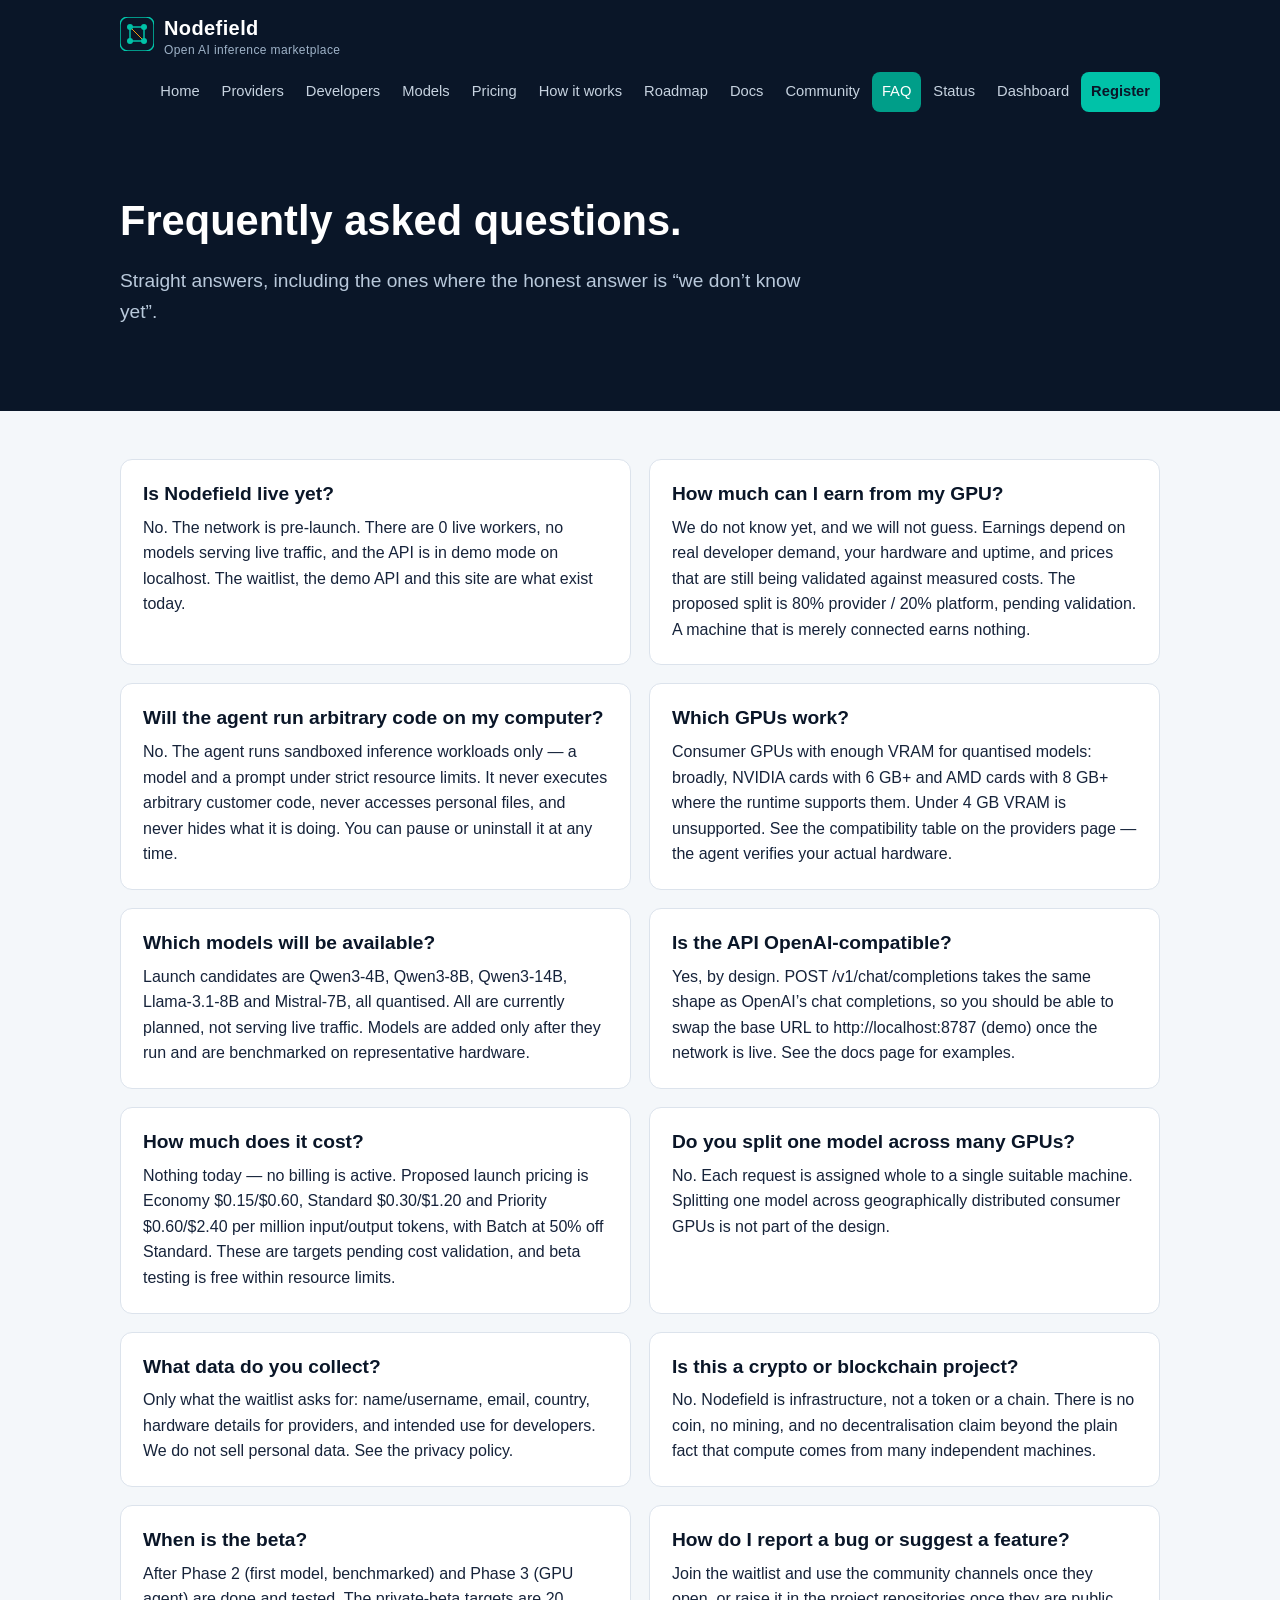
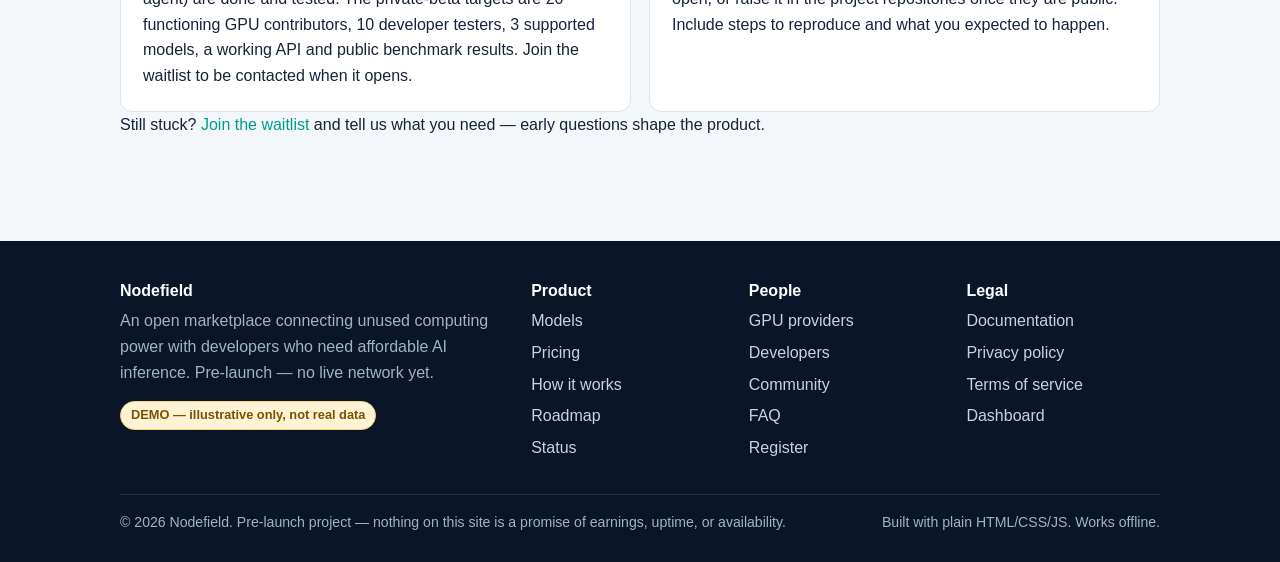
==== frontend/faq.html @ ce98d600 "Phase 1: Nodefield foundation — site, demo API, scheduler, agent, docs" ====
<!DOCTYPE html>
<html lang="en">
<head>
<meta charset="utf-8">
<meta name="viewport" content="width=device-width, initial-scale=1">
<title>Frequently asked questions — Nodefield</title>
<meta name="description" content="Nodefield FAQ: earnings, security, GPUs, models, pricing, beta timing.">
<link rel="stylesheet" href="assets/style.css">
</head>
<body>
<header class="site-header"><div class="container header-inner"><a class="brand" href="index.html"><svg width="34" height="34" viewBox="0 0 34 34" aria-hidden="true"><rect width="34" height="34" rx="8" fill="#0A1628" stroke="#00C2A8" stroke-width="1.5"/><line x1="10" y1="10" x2="24" y2="10" stroke="#00C2A8" stroke-width="1.5"/><line x1="10" y1="10" x2="10" y2="24" stroke="#00C2A8" stroke-width="1.5"/><line x1="24" y1="10" x2="24" y2="24" stroke="#00C2A8" stroke-width="1.5"/><line x1="10" y1="24" x2="24" y2="24" stroke="#00C2A8" stroke-width="1.5"/><line x1="10" y1="10" x2="24" y2="24" stroke="#F59E0B" stroke-width="1"/><circle cx="10" cy="10" r="3" fill="#00C2A8"/><circle cx="24" cy="10" r="3" fill="#00C2A8"/><circle cx="10" cy="24" r="3" fill="#00C2A8"/><circle cx="24" cy="24" r="3" fill="#00C2A8"/></svg><span>Nodefield<small>Open AI inference marketplace</small></span></a><button class="nav-toggle" aria-label="Toggle menu" aria-expanded="false">&#9776; Menu</button><nav class="site-nav" id="siteNav"><a href="index.html">Home</a><a href="providers.html">Providers</a><a href="developers.html">Developers</a><a href="models.html">Models</a><a href="pricing.html">Pricing</a><a href="how-it-works.html">How it works</a><a href="roadmap.html">Roadmap</a><a href="docs.html">Docs</a><a href="community.html">Community</a><a href="faq.html">FAQ</a><a href="status.html">Status</a><a href="dashboard.html">Dashboard</a><a class="cta" href="register.html">Register</a></nav></div></header>
<main>
<section class="hero"><div class="container"><h1>Frequently asked questions.</h1><p class="lede">Straight answers, including the ones where the honest answer is “we don’t know yet”.</p></div></section><section class="section"><div class="container"><div class="grid grid-2"><div class='card'><h3>Is Nodefield live yet?</h3><p>No. The network is pre-launch. There are 0 live workers, no models serving live traffic, and the API is in demo mode on localhost. The waitlist, the demo API and this site are what exist today.</p></div><div class='card'><h3>How much can I earn from my GPU?</h3><p>We do not know yet, and we will not guess. Earnings depend on real developer demand, your hardware and uptime, and prices that are still being validated against measured costs. The proposed split is 80% provider / 20% platform, pending validation. A machine that is merely connected earns nothing.</p></div><div class='card'><h3>Will the agent run arbitrary code on my computer?</h3><p>No. The agent runs sandboxed inference workloads only — a model and a prompt under strict resource limits. It never executes arbitrary customer code, never accesses personal files, and never hides what it is doing. You can pause or uninstall it at any time.</p></div><div class='card'><h3>Which GPUs work?</h3><p>Consumer GPUs with enough VRAM for quantised models: broadly, NVIDIA cards with 6 GB+ and AMD cards with 8 GB+ where the runtime supports them. Under 4 GB VRAM is unsupported. See the compatibility table on the providers page — the agent verifies your actual hardware.</p></div><div class='card'><h3>Which models will be available?</h3><p>Launch candidates are Qwen3-4B, Qwen3-8B, Qwen3-14B, Llama-3.1-8B and Mistral-7B, all quantised. All are currently planned, not serving live traffic. Models are added only after they run and are benchmarked on representative hardware.</p></div><div class='card'><h3>Is the API OpenAI-compatible?</h3><p>Yes, by design. POST /v1/chat/completions takes the same shape as OpenAI’s chat completions, so you should be able to swap the base URL to http://localhost:8787 (demo) once the network is live. See the docs page for examples.</p></div><div class='card'><h3>How much does it cost?</h3><p>Nothing today — no billing is active. Proposed launch pricing is Economy $0.15/$0.60, Standard $0.30/$1.20 and Priority $0.60/$2.40 per million input/output tokens, with Batch at 50% off Standard. These are targets pending cost validation, and beta testing is free within resource limits.</p></div><div class='card'><h3>Do you split one model across many GPUs?</h3><p>No. Each request is assigned whole to a single suitable machine. Splitting one model across geographically distributed consumer GPUs is not part of the design.</p></div><div class='card'><h3>What data do you collect?</h3><p>Only what the waitlist asks for: name/username, email, country, hardware details for providers, and intended use for developers. We do not sell personal data. See the privacy policy.</p></div><div class='card'><h3>Is this a crypto or blockchain project?</h3><p>No. Nodefield is infrastructure, not a token or a chain. There is no coin, no mining, and no decentralisation claim beyond the plain fact that compute comes from many independent machines.</p></div><div class='card'><h3>When is the beta?</h3><p>After Phase 2 (first model, benchmarked) and Phase 3 (GPU agent) are done and tested. The private-beta targets are 20 functioning GPU contributors, 10 developer testers, 3 supported models, a working API and public benchmark results. Join the waitlist to be contacted when it opens.</p></div><div class='card'><h3>How do I report a bug or suggest a feature?</h3><p>Join the waitlist and use the community channels once they open, or raise it in the project repositories once they are public. Include steps to reproduce and what you expected to happen.</p></div></div><p>Still stuck? <a href="register.html">Join the waitlist</a> and tell us what you need — early questions shape the product.</p></div></section>
</main>
<footer class="site-footer"><div class="container"><div class="footer-grid">
<div><h3>Nodefield</h3><p>An open marketplace connecting unused computing power with developers who need affordable AI inference. Pre-launch — no live network yet.</p><p><span class="badge badge-demo">DEMO — illustrative only, not real data</span></p></div>
<div><h3>Product</h3><ul><li><a href="models.html">Models</a></li><li><a href="pricing.html">Pricing</a></li><li><a href="how-it-works.html">How it works</a></li><li><a href="roadmap.html">Roadmap</a></li><li><a href="status.html">Status</a></li></ul></div>
<div><h3>People</h3><ul><li><a href="providers.html">GPU providers</a></li><li><a href="developers.html">Developers</a></li><li><a href="community.html">Community</a></li><li><a href="faq.html">FAQ</a></li><li><a href="register.html">Register</a></li></ul></div>
<div><h3>Legal</h3><ul><li><a href="docs.html">Documentation</a></li><li><a href="privacy.html">Privacy policy</a></li><li><a href="terms.html">Terms of service</a></li><li><a href="dashboard.html">Dashboard</a></li></ul></div>
</div><div class="footer-bottom"><span>&copy; <span id="year">2026</span> Nodefield. Pre-launch project — nothing on this site is a promise of earnings, uptime, or availability.</span><span>Built with plain HTML/CSS/JS. Works offline.</span></div></div></footer>
<script src="assets/app.js"></script>
</body></html>
---- frontend/assets/style.css ----
/* Nodefield — static frontend. No external fonts, images, or CDNs. */
:root{
  --navy:#0A1628; --navy-2:#0E2038; --navy-3:#12294A;
  --teal:#00C2A8; --teal-dark:#009E89; --amber:#F59E0B;
  --ink:#16233A; --muted:#5A6B84; --line:#DCE3EC; --bg:#F4F7FA;
  --card:#FFFFFF; --radius:12px;
}
*{box-sizing:border-box}
html{scroll-behavior:smooth}
body{margin:0;font-family:Inter,-apple-system,BlinkMacSystemFont,"Segoe UI",Roboto,Helvetica,Arial,sans-serif;color:var(--ink);background:var(--bg);line-height:1.6;font-size:16px}
a{color:var(--teal-dark);text-decoration:none}
a:hover{text-decoration:underline}
h1,h2,h3{line-height:1.2;color:var(--navy);margin:0 0 .5em}
h1{font-size:2.4rem} h2{font-size:1.7rem} h3{font-size:1.2rem}
p{margin:0 0 1em}
.container{max-width:1080px;margin:0 auto;padding:0 20px}
code,pre{font-family:ui-monospace,SFMono-Regular,Menlo,Consolas,monospace;font-size:.9em}
pre{background:var(--navy);color:#E6F2F0;padding:16px;border-radius:10px;overflow-x:auto;white-space:pre-wrap;word-break:break-word}
pre code{color:inherit}
code.inline{background:#E8EEF4;padding:2px 6px;border-radius:5px;color:var(--navy)}

/* Header */
.site-header{background:var(--navy);color:#fff;position:sticky;top:0;z-index:50}
.header-inner{display:flex;align-items:center;gap:16px;padding:12px 20px;flex-wrap:wrap}
.brand{display:flex;align-items:center;gap:10px;color:#fff;font-weight:800;font-size:1.25rem;letter-spacing:.02em}
.brand:hover{text-decoration:none}
.brand svg{flex:none}
.brand small{font-weight:500;color:#9FB3C8;font-size:.75rem;display:block;line-height:1}
.nav-toggle{display:none;margin-left:auto;background:transparent;border:1px solid #35506E;color:#fff;border-radius:8px;padding:8px 12px;cursor:pointer;font-size:1rem}
.site-nav{display:flex;flex-wrap:wrap;gap:2px;margin-left:auto}
.site-nav a{color:#C7D3E0;padding:8px 10px;border-radius:8px;font-size:.92rem}
.site-nav a:hover{color:#fff;background:var(--navy-3);text-decoration:none}
.site-nav a.active{color:#fff;background:var(--teal-dark)}
.site-nav a.cta{background:var(--teal);color:var(--navy);font-weight:700}
.site-nav a.cta:hover{background:#00D6B8}

/* Hero */
.hero{background:var(--navy);color:#fff;padding:72px 0 64px}
.hero h1{color:#fff;font-size:2.6rem;max-width:760px}
.hero p.lede{color:#B9C9DB;font-size:1.2rem;max-width:720px}
.hero .btn-row{display:flex;gap:14px;flex-wrap:wrap;margin-top:28px}
.btn{display:inline-block;padding:14px 26px;border-radius:10px;font-weight:800;letter-spacing:.02em;border:2px solid transparent;cursor:pointer;font-size:1rem;text-align:center}
.btn:hover{text-decoration:none}
.btn-teal{background:var(--teal);color:var(--navy)}
.btn-teal:hover{background:#00D6B8}
.btn-outline{border-color:var(--teal);color:#fff;background:transparent}
.btn-outline:hover{background:rgba(0,194,168,.15)}
.btn-amber{background:var(--amber);color:var(--navy)}
.btn-navy{background:var(--navy);color:#fff}
.btn-small{padding:9px 16px;font-size:.92rem}
.hero-note{margin-top:22px;color:#8FA3B8;font-size:.9rem}
.hero-note strong{color:var(--amber)}

/* Sections / cards */
.section{padding:48px 0}
.section-navy{background:var(--navy);color:#fff}
.section-navy h2,.section-navy h3{color:#fff}
.section-navy p{color:#B9C9DB}
.grid{display:grid;gap:18px}
.grid-2{grid-template-columns:repeat(2,1fr)}
.grid-3{grid-template-columns:repeat(3,1fr)}
.card{background:var(--card);border:1px solid var(--line);border-radius:var(--radius);padding:22px}
.card h3{margin-top:0}
.card p:last-child{margin-bottom:0}
.eyebrow{color:var(--teal-dark);font-weight:800;text-transform:uppercase;letter-spacing:.08em;font-size:.8rem;margin-bottom:8px}
.muted{color:var(--muted)}
.small{font-size:.9rem}
.badge{display:inline-block;padding:3px 10px;border-radius:999px;font-size:.8rem;font-weight:700}
.badge-demo{background:#FFF3D6;color:#7A5200;border:1px solid #F5D67A}
.badge-teal{background:#D9F5F0;color:#00695A}
.badge-amber{background:#FDEBC8;color:#7A5200}
.badge-grey{background:#E8EEF4;color:var(--muted)}
.callout{border-left:4px solid var(--teal);background:#EAFBF8;padding:16px 18px;border-radius:0 10px 10px 0;margin:0 0 1.2em}
.callout.warn{border-left-color:var(--amber);background:#FFF8E6}
.callout.plain{border-left-color:#C6D2DF;background:#EDF1F5}
.steps{counter-reset:step;list-style:none;padding:0;display:grid;gap:14px}
.steps li{background:var(--card);border:1px solid var(--line);border-radius:var(--radius);padding:18px 18px 18px 64px;position:relative}
.steps li::before{counter-increment:step;content:counter(step);position:absolute;left:18px;top:16px;width:32px;height:32px;border-radius:50%;background:var(--teal);color:var(--navy);font-weight:800;display:flex;align-items:center;justify-content:center}

/* Tables */
table{width:100%;border-collapse:collapse;background:#fff;border-radius:10px;overflow:hidden;margin-bottom:1.2em}
th,td{text-align:left;padding:12px 14px;border-bottom:1px solid var(--line);vertical-align:top}
th{background:var(--navy);color:#fff;font-size:.9rem}
tr:last-child td{border-bottom:none}
.table-wrap{overflow-x:auto}

/* Forms */
form label{display:block;font-weight:700;margin:14px 0 4px}
input[type=text],input[type=email],input[type=number],select,textarea{width:100%;padding:11px 12px;border:1px solid #B9C6D3;border-radius:8px;font:inherit;background:#fff}
input:focus,select:focus,textarea:focus{outline:3px solid rgba(0,194,168,.35);border-color:var(--teal)}
textarea{min-height:110px;resize:vertical}
.checks label{font-weight:400;display:flex;gap:8px;align-items:flex-start;margin:8px 0}
.checks input{margin-top:4px}
fieldset{border:1px solid var(--line);border-radius:10px;padding:14px 16px;margin:16px 0}
legend{font-weight:800;padding:0 6px}
.form-msg{margin-top:14px;padding:12px 14px;border-radius:8px;display:none}
.form-msg.ok{display:block;background:#D9F5F0;color:#004D40}
.form-msg.err{display:block;background:#FDE8E8;color:#7A1F1F}
.tabs{display:flex;gap:8px;flex-wrap:wrap;margin:20px 0}
.tab-btn{padding:11px 20px;border-radius:10px;border:2px solid var(--navy);background:#fff;color:var(--navy);font-weight:800;cursor:pointer;font-size:1rem}
.tab-btn.active{background:var(--navy);color:#fff}
.tab-panel{display:none}
.tab-panel.active{display:block}

/* Playground / dashboard */
.playground textarea{min-height:120px}
.chat-log{background:var(--navy);color:#E6F2F0;border-radius:10px;padding:16px;min-height:120px;white-space:pre-wrap;word-break:break-word;margin-top:14px}
.key-box{background:#FFF8E6;border:1px solid #F5D67A;border-radius:10px;padding:14px;word-break:break-all;font-family:ui-monospace,Menlo,Consolas,monospace}
.stat-grid{display:grid;grid-template-columns:repeat(4,1fr);gap:14px}
.stat{background:#fff;border:1px solid var(--line);border-radius:10px;padding:16px}
.stat .num{font-size:1.7rem;font-weight:800;color:var(--navy)}
.stat .lbl{color:var(--muted);font-size:.88rem}

/* Footer */
.site-footer{background:var(--navy);color:#9FB3C8;padding:40px 0 28px;margin-top:40px}
.site-footer a{color:#C7D3E0}
.site-footer h3{color:#fff;font-size:1rem}
.footer-grid{display:grid;grid-template-columns:2fr 1fr 1fr 1fr;gap:24px}
.site-footer ul{list-style:none;padding:0;margin:0}
.site-footer li{margin:6px 0}
.footer-bottom{border-top:1px solid #1D3550;margin-top:28px;padding-top:16px;font-size:.88rem;display:flex;justify-content:space-between;gap:12px;flex-wrap:wrap}

/* Responsive */
@media (max-width:900px){
  .grid-3{grid-template-columns:repeat(2,1fr)}
  .stat-grid{grid-template-columns:repeat(2,1fr)}
  .footer-grid{grid-template-columns:1fr 1fr}
}
@media (max-width:720px){
  h1{font-size:1.9rem} .hero h1{font-size:2rem}
  .hero{padding:48px 0 40px}
  .grid-2,.grid-3{grid-template-columns:1fr}
  .nav-toggle{display:block}
  .site-nav{display:none;width:100%;flex-direction:column;margin:0}
  .site-nav.open{display:flex}
  .site-nav a{padding:11px 8px;border-top:1px solid #1D3550}
  .header-inner{padding:10px 16px}
  .btn{width:100%}
  .hero .btn-row .btn{width:auto;flex:1}
  .footer-grid{grid-template-columns:1fr}
  .stat-grid{grid-template-columns:1fr 1fr}
}
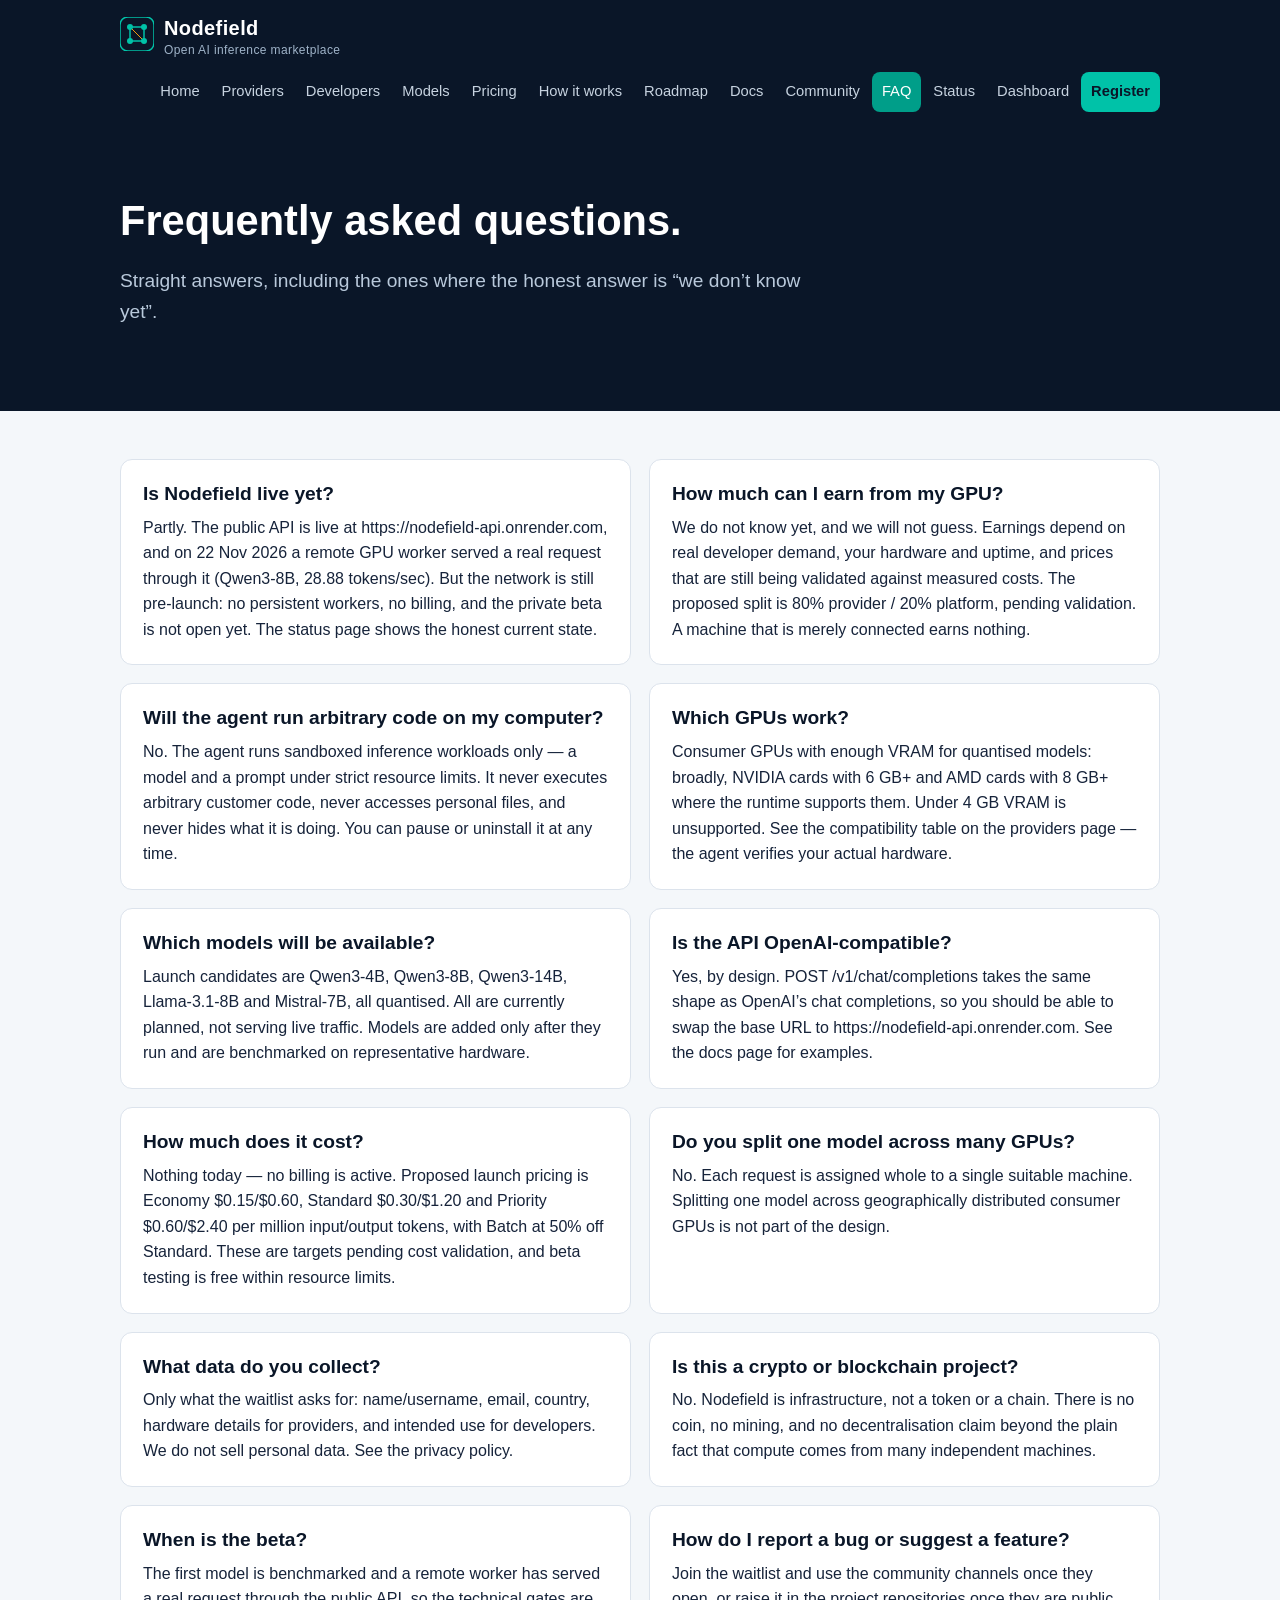
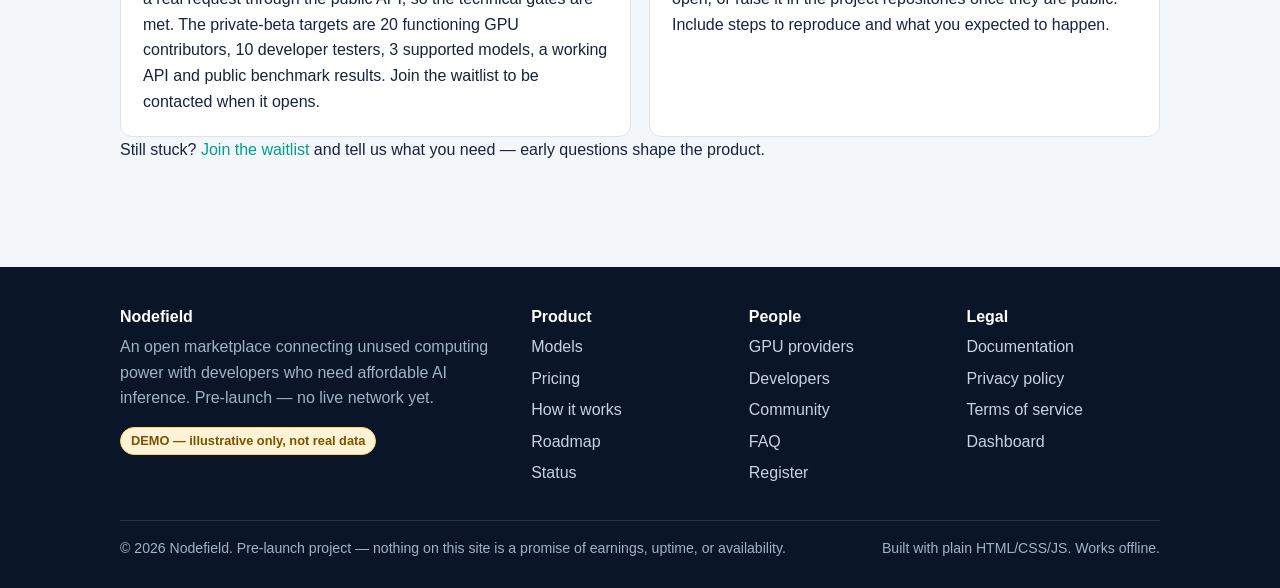
==== commit ae6f90de: "SEO/AEO basics (sitemap, robots, llms.txt, JSON-LD), FAQ updated to live state; economics + SEO/outr" ====
--- a/frontend/faq.html
+++ b/frontend/faq.html
@@ -6,11 +6,31 @@
 <title>Frequently asked questions — Nodefield</title>
 <meta name="description" content="Nodefield FAQ: earnings, security, GPUs, models, pricing, beta timing.">
 <link rel="stylesheet" href="assets/style.css">
+<script type="application/ld+json">
+{
+  "@context": "https://schema.org",
+  "@type": "FAQPage",
+  "mainEntity": [
+    { "@type": "Question", "name": "Is Nodefield live yet?", "acceptedAnswer": { "@type": "Answer", "text": "Partly. The public API is live at https://nodefield-api.onrender.com, and on 22 Nov 2026 a remote GPU worker served a real request through it (Qwen3-8B, 28.88 tokens/sec). But the network is still pre-launch: no persistent workers, no billing, and the private beta is not open yet." } },
+    { "@type": "Question", "name": "How much can I earn from my GPU?", "acceptedAnswer": { "@type": "Answer", "text": "We do not know yet, and we will not guess. Earnings depend on real developer demand, your hardware and uptime, and prices that are still being validated against measured costs. The proposed split is 80% provider / 20% platform, pending validation. A machine that is merely connected earns nothing." } },
+    { "@type": "Question", "name": "Will the agent run arbitrary code on my computer?", "acceptedAnswer": { "@type": "Answer", "text": "No. The agent runs sandboxed inference workloads only — a model and a prompt under strict resource limits. It never executes arbitrary customer code, never accesses personal files, and never hides what it is doing. You can pause or uninstall it at any time." } },
+    { "@type": "Question", "name": "Which GPUs work?", "acceptedAnswer": { "@type": "Answer", "text": "Consumer GPUs with enough VRAM for quantised models: broadly, NVIDIA cards with 6 GB+ and AMD cards with 8 GB+ where the runtime supports them. Under 4 GB VRAM is unsupported." } },
+    { "@type": "Question", "name": "Which models will be available?", "acceptedAnswer": { "@type": "Answer", "text": "Launch candidates are Qwen3-4B, Qwen3-8B, Qwen3-14B, Llama-3.1-8B and Mistral-7B, all quantised. Models are added only after they run and are benchmarked on representative hardware." } },
+    { "@type": "Question", "name": "Is the API OpenAI-compatible?", "acceptedAnswer": { "@type": "Answer", "text": "Yes, by design. POST /v1/chat/completions takes the same shape as OpenAI's chat completions, so you can swap the base URL to https://nodefield-api.onrender.com." } },
+    { "@type": "Question", "name": "How much does it cost?", "acceptedAnswer": { "@type": "Answer", "text": "Nothing today — no billing is active. Proposed launch pricing is Economy $0.15/$0.60, Standard $0.30/$1.20 and Priority $0.60/$2.40 per million input/output tokens, with Batch at 50% off Standard. These are targets pending cost validation, and beta testing is free within resource limits." } },
+    { "@type": "Question", "name": "Do you split one model across many GPUs?", "acceptedAnswer": { "@type": "Answer", "text": "No. Each request is assigned whole to a single suitable machine. Splitting one model across geographically distributed consumer GPUs is not part of the design." } },
+    { "@type": "Question", "name": "What data do you collect?", "acceptedAnswer": { "@type": "Answer", "text": "Only what the waitlist asks for: name/username, email, country, hardware details for providers, and intended use for developers. We do not sell personal data." } },
+    { "@type": "Question", "name": "Is this a crypto or blockchain project?", "acceptedAnswer": { "@type": "Answer", "text": "No. Nodefield is infrastructure, not a token or a chain. There is no coin, no mining, and no decentralisation claim beyond the plain fact that compute comes from many independent machines." } },
+    { "@type": "Question", "name": "When is the beta?", "acceptedAnswer": { "@type": "Answer", "text": "The first model is benchmarked and a remote worker has served a real request through the public API. The private-beta targets are 20 functioning GPU contributors, 10 developer testers, 3 supported models, a working API and public benchmark results." } },
+    { "@type": "Question", "name": "How do I report a bug or suggest a feature?", "acceptedAnswer": { "@type": "Answer", "text": "Join the waitlist and use the community channels, or raise it in the project repositories. Include steps to reproduce and what you expected to happen." } }
+  ]
+}
+</script>
 </head>
 <body>
 <header class="site-header"><div class="container header-inner"><a class="brand" href="index.html"><svg width="34" height="34" viewBox="0 0 34 34" aria-hidden="true"><rect width="34" height="34" rx="8" fill="#0A1628" stroke="#00C2A8" stroke-width="1.5"/><line x1="10" y1="10" x2="24" y2="10" stroke="#00C2A8" stroke-width="1.5"/><line x1="10" y1="10" x2="10" y2="24" stroke="#00C2A8" stroke-width="1.5"/><line x1="24" y1="10" x2="24" y2="24" stroke="#00C2A8" stroke-width="1.5"/><line x1="10" y1="24" x2="24" y2="24" stroke="#00C2A8" stroke-width="1.5"/><line x1="10" y1="10" x2="24" y2="24" stroke="#F59E0B" stroke-width="1"/><circle cx="10" cy="10" r="3" fill="#00C2A8"/><circle cx="24" cy="10" r="3" fill="#00C2A8"/><circle cx="10" cy="24" r="3" fill="#00C2A8"/><circle cx="24" cy="24" r="3" fill="#00C2A8"/></svg><span>Nodefield<small>Open AI inference marketplace</small></span></a><button class="nav-toggle" aria-label="Toggle menu" aria-expanded="false">&#9776; Menu</button><nav class="site-nav" id="siteNav"><a href="index.html">Home</a><a href="providers.html">Providers</a><a href="developers.html">Developers</a><a href="models.html">Models</a><a href="pricing.html">Pricing</a><a href="how-it-works.html">How it works</a><a href="roadmap.html">Roadmap</a><a href="docs.html">Docs</a><a href="community.html">Community</a><a href="faq.html">FAQ</a><a href="status.html">Status</a><a href="dashboard.html">Dashboard</a><a class="cta" href="register.html">Register</a></nav></div></header>
 <main>
-<section class="hero"><div class="container"><h1>Frequently asked questions.</h1><p class="lede">Straight answers, including the ones where the honest answer is “we don’t know yet”.</p></div></section><section class="section"><div class="container"><div class="grid grid-2"><div class='card'><h3>Is Nodefield live yet?</h3><p>No. The network is pre-launch. There are 0 live workers, no models serving live traffic, and the API is in demo mode on localhost. The waitlist, the demo API and this site are what exist today.</p></div><div class='card'><h3>How much can I earn from my GPU?</h3><p>We do not know yet, and we will not guess. Earnings depend on real developer demand, your hardware and uptime, and prices that are still being validated against measured costs. The proposed split is 80% provider / 20% platform, pending validation. A machine that is merely connected earns nothing.</p></div><div class='card'><h3>Will the agent run arbitrary code on my computer?</h3><p>No. The agent runs sandboxed inference workloads only — a model and a prompt under strict resource limits. It never executes arbitrary customer code, never accesses personal files, and never hides what it is doing. You can pause or uninstall it at any time.</p></div><div class='card'><h3>Which GPUs work?</h3><p>Consumer GPUs with enough VRAM for quantised models: broadly, NVIDIA cards with 6 GB+ and AMD cards with 8 GB+ where the runtime supports them. Under 4 GB VRAM is unsupported. See the compatibility table on the providers page — the agent verifies your actual hardware.</p></div><div class='card'><h3>Which models will be available?</h3><p>Launch candidates are Qwen3-4B, Qwen3-8B, Qwen3-14B, Llama-3.1-8B and Mistral-7B, all quantised. All are currently planned, not serving live traffic. Models are added only after they run and are benchmarked on representative hardware.</p></div><div class='card'><h3>Is the API OpenAI-compatible?</h3><p>Yes, by design. POST /v1/chat/completions takes the same shape as OpenAI’s chat completions, so you should be able to swap the base URL to http://localhost:8787 (demo) once the network is live. See the docs page for examples.</p></div><div class='card'><h3>How much does it cost?</h3><p>Nothing today — no billing is active. Proposed launch pricing is Economy $0.15/$0.60, Standard $0.30/$1.20 and Priority $0.60/$2.40 per million input/output tokens, with Batch at 50% off Standard. These are targets pending cost validation, and beta testing is free within resource limits.</p></div><div class='card'><h3>Do you split one model across many GPUs?</h3><p>No. Each request is assigned whole to a single suitable machine. Splitting one model across geographically distributed consumer GPUs is not part of the design.</p></div><div class='card'><h3>What data do you collect?</h3><p>Only what the waitlist asks for: name/username, email, country, hardware details for providers, and intended use for developers. We do not sell personal data. See the privacy policy.</p></div><div class='card'><h3>Is this a crypto or blockchain project?</h3><p>No. Nodefield is infrastructure, not a token or a chain. There is no coin, no mining, and no decentralisation claim beyond the plain fact that compute comes from many independent machines.</p></div><div class='card'><h3>When is the beta?</h3><p>After Phase 2 (first model, benchmarked) and Phase 3 (GPU agent) are done and tested. The private-beta targets are 20 functioning GPU contributors, 10 developer testers, 3 supported models, a working API and public benchmark results. Join the waitlist to be contacted when it opens.</p></div><div class='card'><h3>How do I report a bug or suggest a feature?</h3><p>Join the waitlist and use the community channels once they open, or raise it in the project repositories once they are public. Include steps to reproduce and what you expected to happen.</p></div></div><p>Still stuck? <a href="register.html">Join the waitlist</a> and tell us what you need — early questions shape the product.</p></div></section>
+<section class="hero"><div class="container"><h1>Frequently asked questions.</h1><p class="lede">Straight answers, including the ones where the honest answer is “we don’t know yet”.</p></div></section><section class="section"><div class="container"><div class="grid grid-2"><div class='card'><h3>Is Nodefield live yet?</h3><p>Partly. The public API is live at https://nodefield-api.onrender.com, and on 22 Nov 2026 a remote GPU worker served a real request through it (Qwen3-8B, 28.88 tokens/sec). But the network is still pre-launch: no persistent workers, no billing, and the private beta is not open yet. The status page shows the honest current state.</p></div><div class='card'><h3>How much can I earn from my GPU?</h3><p>We do not know yet, and we will not guess. Earnings depend on real developer demand, your hardware and uptime, and prices that are still being validated against measured costs. The proposed split is 80% provider / 20% platform, pending validation. A machine that is merely connected earns nothing.</p></div><div class='card'><h3>Will the agent run arbitrary code on my computer?</h3><p>No. The agent runs sandboxed inference workloads only — a model and a prompt under strict resource limits. It never executes arbitrary customer code, never accesses personal files, and never hides what it is doing. You can pause or uninstall it at any time.</p></div><div class='card'><h3>Which GPUs work?</h3><p>Consumer GPUs with enough VRAM for quantised models: broadly, NVIDIA cards with 6 GB+ and AMD cards with 8 GB+ where the runtime supports them. Under 4 GB VRAM is unsupported. See the compatibility table on the providers page — the agent verifies your actual hardware.</p></div><div class='card'><h3>Which models will be available?</h3><p>Launch candidates are Qwen3-4B, Qwen3-8B, Qwen3-14B, Llama-3.1-8B and Mistral-7B, all quantised. All are currently planned, not serving live traffic. Models are added only after they run and are benchmarked on representative hardware.</p></div><div class='card'><h3>Is the API OpenAI-compatible?</h3><p>Yes, by design. POST /v1/chat/completions takes the same shape as OpenAI’s chat completions, so you should be able to swap the base URL to https://nodefield-api.onrender.com. See the docs page for examples.</p></div><div class='card'><h3>How much does it cost?</h3><p>Nothing today — no billing is active. Proposed launch pricing is Economy $0.15/$0.60, Standard $0.30/$1.20 and Priority $0.60/$2.40 per million input/output tokens, with Batch at 50% off Standard. These are targets pending cost validation, and beta testing is free within resource limits.</p></div><div class='card'><h3>Do you split one model across many GPUs?</h3><p>No. Each request is assigned whole to a single suitable machine. Splitting one model across geographically distributed consumer GPUs is not part of the design.</p></div><div class='card'><h3>What data do you collect?</h3><p>Only what the waitlist asks for: name/username, email, country, hardware details for providers, and intended use for developers. We do not sell personal data. See the privacy policy.</p></div><div class='card'><h3>Is this a crypto or blockchain project?</h3><p>No. Nodefield is infrastructure, not a token or a chain. There is no coin, no mining, and no decentralisation claim beyond the plain fact that compute comes from many independent machines.</p></div><div class='card'><h3>When is the beta?</h3><p>The first model is benchmarked and a remote worker has served a real request through the public API, so the technical gates are met. The private-beta targets are 20 functioning GPU contributors, 10 developer testers, 3 supported models, a working API and public benchmark results. Join the waitlist to be contacted when it opens.</p></div><div class='card'><h3>How do I report a bug or suggest a feature?</h3><p>Join the waitlist and use the community channels once they open, or raise it in the project repositories once they are public. Include steps to reproduce and what you expected to happen.</p></div></div><p>Still stuck? <a href="register.html">Join the waitlist</a> and tell us what you need — early questions shape the product.</p></div></section>
 </main>
 <footer class="site-footer"><div class="container"><div class="footer-grid">
 <div><h3>Nodefield</h3><p>An open marketplace connecting unused computing power with developers who need affordable AI inference. Pre-launch — no live network yet.</p><p><span class="badge badge-demo">DEMO — illustrative only, not real data</span></p></div>
